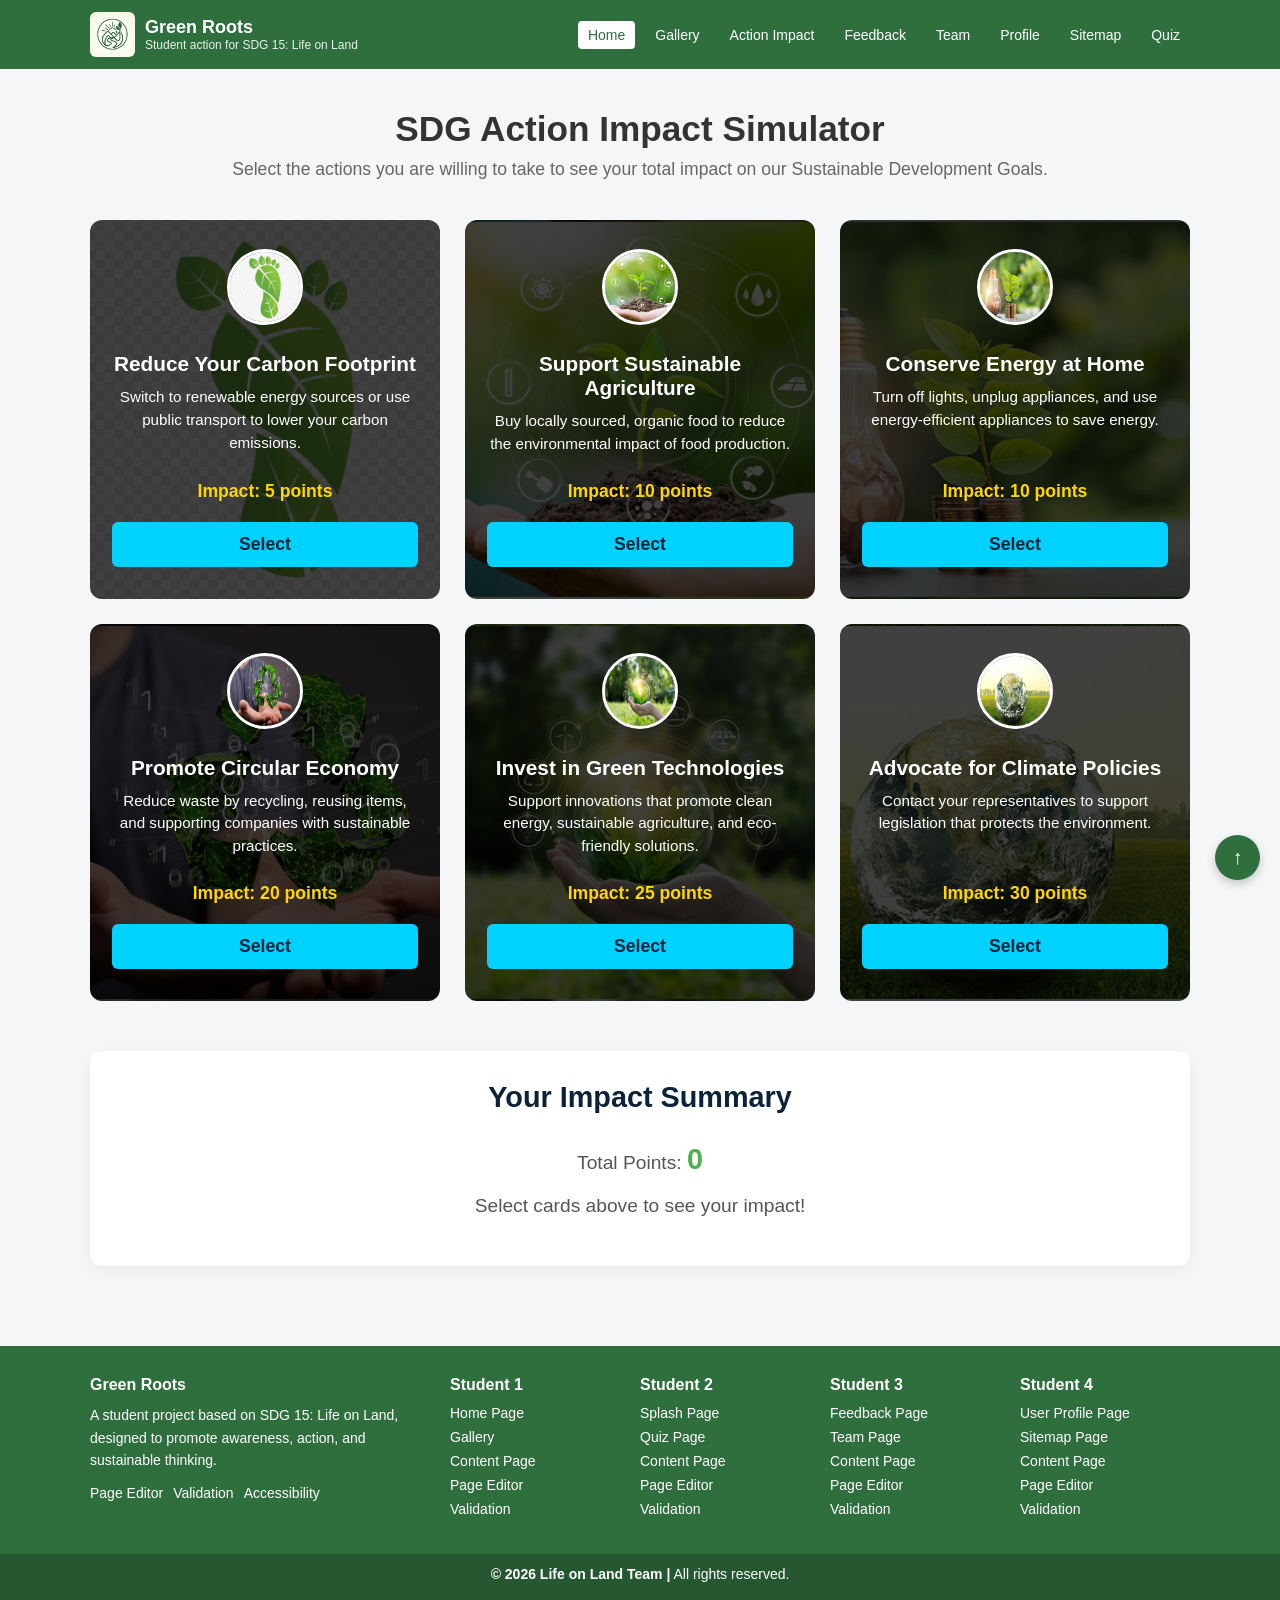
==== AIS.html @ 1d18f208 "Base Template" ====
<!DOCTYPE html>
<html lang="en">

<head>
    <meta charset="UTF-8">
    <title>SDG Action Impact Simulator</title>
    <link rel="icon" href="images/logo.png">

    <!-- Page-specific external CSS -->
    <link rel="stylesheet" href="css/global.css">
    <link rel="stylesheet" href="css/navbar.css">
    <link rel="stylesheet" href="css/footer.css">

    <style>
        body {
            font-family: Arial, sans-serif;
            margin: 0;
            padding: 0;
            background-color: #f4f6f8;
            transition: background 0.5s ease;
            background-size: cover;
            background-position: center;
        }

        main {
            padding: 40px 20px;
            max-width: 1100px;
            margin: 0 auto;
        }

        main h2 {
            color: #333;
            font-size: 2.2em;
            margin-bottom: 10px;
            text-align: center;
        }

        main>p {
            color: #666;
            margin-bottom: 40px;
            text-align: center;
            font-size: 1.1em;
        }

        .action-grid {
            display: grid;
            grid-template-columns: repeat(3, 1fr);
            gap: 25px;
        }

        .action-card {
            color: white;
            border-radius: 12px;
            padding: 30px 20px;
            text-align: center;
            display: flex;
            flex-direction: column;
            align-items: center;
            transition: 0.3s;
            border: 2px solid transparent;
            cursor: pointer;

            background-size: cover;
            background-position: center;

            background-blend-mode: darken;
            background-color: rgba(0, 0, 0, 0.75);
        }

        .card1 {
            background-image: url('images/carbon_foot.png');
        }

        .card2 {
            background-image: url('images/agriculture.png');
        }

        .card3 {
            background-image: url('images/energy.jpg');
        }

        .card4 {
            background-image: url('images/recycle.jpeg');
        }

        .card5 {
            background-image: url('images/green-tech.jpg');
        }

        .card6 {
            background-image: url('images/policy.jpg');
        }

        .action-card:hover {
            transform: translateY(-5px);
            box-shadow: 0 10px 20px rgba(0, 0, 0, 0.2);
        }

        .action-card:focus {
            outline: 3px solid #00d2ff;
        }

        .icon-container {
            background-color: #e0f0ff;
            width: 70px;
            height: 70px;
            border-radius: 50%;
            display: flex;
            justify-content: center;
            align-items: center;
            font-size: 35px;
            margin-bottom: 20px;
        }

        .action-card h3 {
            font-size: 1.3em;
            margin: 10px 0;
            color: #ffffff;
        }

        .action-card p {
            font-size: 0.95em;
            line-height: 1.5;
            color: #ffffff;
            font-weight: 500;
            margin-bottom: 25px;
            flex-grow: 1;
        }

        .impact-points {
            color: #ffd700;
            font-weight: bold;
            font-size: 1.1em;
            margin-bottom: 20px;
        }

        .select-btn {
            background-color: #00d2ff;
            color: #0b2239;
            border: none;
            width: 100%;
            padding: 12px;
            border-radius: 6px;
            font-weight: bold;
            font-size: 1.1em;
            pointer-events: auto;
        }

        .action-card.selected {
            transform: scale(1.03);
        }

        .action-card.low {
            border: 3px solid #ff4d4d;
            box-shadow: 0 0 10px #ff4d4d;
        }

        .action-card.medium {
            border: 3px solid #ffd633;
            box-shadow: 0 0 10px #ffd633;
        }

        .action-card.high {
            border: 3px solid #4CAF50;
            box-shadow: 0 0 10px #4CAF50;
        }


        .action-card.selected .select-btn {
            background-color: #4CAF50;
            color: white;
        }

        .feedback-summary {
            margin-top: 50px;
            padding: 30px;
            background-color: #fff;
            border-radius: 12px;
            text-align: center;
            box-shadow: 0 4px 15px rgba(0, 0, 0, 0.05);
        }

        .logo-con {
            width: 70px;
            height: 70px;
            border-radius: 50%;
            border: 3px solid #ffffff;
            background-color: #ffffff;
        }

        .feedback-summary h3 {
            margin-top: 0;
            font-size: 1.8em;
            color: #0b2239;
        }

        .feedback-summary p {
            font-size: 1.2em;
            color: #555;
        }

        #total-score {
            font-size: 1.5em;
            color: #4CAF50;
        }
    </style>
</head>

<body>

    <a class="back-to-top" href="#top" aria-label="Go to top">↑</a>

    <header class="site-header">
        <div class="container header-wrap">

            <a class="brand" href="home.html">
                <img src="images/logo.png" alt="Green Roots logo">
                <div class="brand-text">
                    <h1>Green Roots</h1>
                    <p>Student action for SDG 15: Life on Land</p>
                </div>
            </a>

            <nav class="main-nav" aria-label="Primary navigation">
                <ul>
                    <li><a href="home.html" class="active">Home</a></li>
                    <li><a href="gallery.html">Gallery</a></li>
                    <li><a href="ais.html">Action Impact</a></li>
                    <li><a href="feedback.html">Feedback</a></li>
                    <li><a href="team.html">Team</a></li>
                    <li><a href="profile.html">Profile</a></li>
                    <li><a href="sitemap.html">Sitemap</a></li>
                    <li><a href="quiz.html">Quiz</a></li>
                </ul>
            </nav>

        </div>
    </header>

    <main>

        <h2>SDG Action Impact Simulator</h2>
        <p>Select the actions you are willing to take to see your total impact on our Sustainable Development Goals.</p>

        <div class="action-grid">

            <div class="action-card card1" tabindex="0" onclick="toggleAction(this, 5)">
                <div class="icon-container">
                    <img src="images/carbon_foot.png" alt="Reduce carbon footprint" class="logo-con">
                </div>
                <h3>Reduce Your Carbon Footprint</h3>
                <p>Switch to renewable energy sources or use public transport to lower your carbon emissions.</p>
                <div class="impact-points">Impact: 5 points</div>
                <button class="select-btn">Select</button>
            </div>

            <div class="action-card card2" tabindex="0" onclick="toggleAction(this, 10)">
                <div class="icon-container">
                    <img src="images/agriculture.png" alt="Sustainable agriculture" class="logo-con">
                </div>
                <h3>Support Sustainable Agriculture</h3>
                <p>Buy locally sourced, organic food to reduce the environmental impact of food production.</p>
                <div class="impact-points">Impact: 10 points</div>
                <button class="select-btn">Select</button>
            </div>

            <div class="action-card card3" tabindex="0" onclick="toggleAction(this, 10)">
                <div class="icon-container">
                    <img src="images/energy.jpg" alt="Energy saving" class="logo-con">
                </div>
                <h3>Conserve Energy at Home</h3>
                <p>Turn off lights, unplug appliances, and use energy-efficient appliances to save energy.</p>
                <div class="impact-points">Impact: 10 points</div>
                <button class="select-btn">Select</button>
            </div>

            <div class="action-card card4" tabindex="0" onclick="toggleAction(this, 20)">
                <div class="icon-container">
                    <img src="images/recycle.jpeg" alt="Recycling" class="logo-con">
                </div>
                <h3>Promote Circular Economy</h3>
                <p>Reduce waste by recycling, reusing items, and supporting companies with sustainable practices.</p>
                <div class="impact-points">Impact: 20 points</div>
                <button class="select-btn">Select</button>
            </div>

            <div class="action-card card5" tabindex="0" onclick="toggleAction(this, 25)">
                <div class="icon-container">
                    <img src="images/green-tech.jpg" alt="Green technology" class="logo-con">
                </div>
                <h3>Invest in Green Technologies</h3>
                <p>Support innovations that promote clean energy, sustainable agriculture, and eco-friendly solutions.
                </p>
                <div class="impact-points">Impact: 25 points</div>
                <button class="select-btn">Select</button>
            </div>

            <div class="action-card card6" tabindex="0" onclick="toggleAction(this, 30)">
                <div class="icon-container">
                    <img src="images/policy.jpg" alt="Climate policy" class="logo-con">
                </div>
                <h3>Advocate for Climate Policies</h3>
                <p>Contact your representatives to support legislation that protects the environment.</p>
                <div class="impact-points">Impact: 30 points</div>
                <button class="select-btn">Select</button>
            </div>

        </div>

        <div class="feedback-summary">
            <h3>Your Impact Summary</h3>
            <p>Total Points: <strong id="total-score">0</strong></p>
            <p id="feedback-message">Select cards above to see your impact!</p>
        </div>




    </main>

    <footer class="site-footer">

        <div class="container footer-grid">

            <div class="footer-col">
                <h3>Green Roots</h3>
                <p>
                    A student project based on SDG 15: Life on Land, designed to promote awareness, action, and
                    sustainable thinking.
                </p>

                <div class="footer-links">
                    <a href="pageEditor_ST1.html" target="_blank">Page Editor</a>
                    <a href="validation_ST1.html">Validation</a>
                    <a href="https://www.w3.org/WAI/" target="_blank">Accessibility</a>
                </div>
            </div>

            <div class="footer-col">
                <h3>Student 1</h3>
                <ul>
                    <li><a href="home.html">Home Page</a></li>
                    <li><a href="gallery.html">Gallery</a></li>
                    <li><a href="content_ST1.html">Content Page</a></li>
                    <li><a href="pageEditor_ST1.html">Page Editor</a></li>
                    <li><a href="validation_ST1.html">Validation</a></li>
                </ul>
            </div>

            <div class="footer-col">
                <h3>Student 2</h3>
                <ul>
                    <li><a href="index.html">Splash Page</a></li>
                    <li><a href="quiz.html">Quiz Page</a></li>
                    <li><a href="content_ST2.html">Content Page</a></li>
                    <li><a href="pageEditor_ST2.html">Page Editor</a></li>
                    <li><a href="validation_ST2.html">Validation</a></li>
                </ul>
            </div>

            <div class="footer-col">
                <h3>Student 3</h3>
                <ul>
                    <li><a href="feedback.html">Feedback Page</a></li>
                    <li><a href="team.html">Team Page</a></li>
                    <li><a href="content_ST3.html">Content Page</a></li>
                    <li><a href="pageEditor_ST3.html">Page Editor</a></li>
                    <li><a href="validation_ST3.html">Validation</a></li>
                </ul>
            </div>

            <div class="footer-col">
                <h3>Student 4</h3>
                <ul>
                    <li><a href="profile.html">User Profile Page</a></li>
                    <li><a href="sitemap.html">Sitemap Page</a></li>
                    <li><a href="content_ST4.html">Content Page</a></li>
                    <li><a href="pageEditor_ST4.html">Page Editor</a></li>
                    <li><a href="validation_ST4.html">Validation</a></li>
                </ul>
            </div>

        </div>

        <div class="footer-bottom">
            <p><strong>&copy; 2026 Life on Land Team |</strong> All rights reserved.</p>
        </div>

    </footer>

    <script>
        let totalScore = 0;

        function toggleAction(cardElement, points) {

            cardElement.classList.toggle('selected');
            const btn = cardElement.querySelector('.select-btn');

            if (cardElement.classList.contains('selected')) {

                totalScore += points;
                btn.textContent = "Selected";

            } else {
                totalScore -= points;
                btn.textContent = "Select";
            }

            updateFeedback();
        }

        function updateFeedback() {

            const scoreDisplay = document.getElementById('total-score');
            const messageDisplay = document.getElementById('feedback-message');

            scoreDisplay.textContent = totalScore;

            const allCards = document.querySelectorAll('.action-card');
            allCards.forEach(card => {
                card.classList.remove('low', 'medium', 'high');
            });

            const selectedCards = document.querySelectorAll('.action-card.selected');

            let level = "";

            if (totalScore === 0) {

                messageDisplay.textContent = "Select cards above to see your impact!";
                document.body.style.backgroundColor = "#f4f6f8";
                return;
            }
            else if (totalScore <= 30) {

                messageDisplay.textContent = "Low Impact";
                document.body.style.backgroundColor = "#F28B82";
                level = "low";
            }
            else if (totalScore <= 70) {
                messageDisplay.textContent = "Medium Impact";
                document.body.style.backgroundColor = "#FFF3B0";
                level = "medium";
            }
            else {
                messageDisplay.textContent = "High Impact";
                document.body.style.backgroundColor = "#6FCF97";
                level = "high";
            }

            selectedCards.forEach(card => {
                card.classList.add(level);
            });
        }
    </script>
</body>

</html>
---- css/global.css ----
body {
  margin: 0;
  font-family: Arial, sans-serif;
  background-color: #f4f7f2;
  color: #222;
}

main {
  padding: 20px;
  margin: 0 300px 0 300px;
}

h1,
h2,
h3,
p {
  margin-top: 0;
}

img {
  max-width: 100%;
  display: block;
}

a {
  text-decoration: none;
}

.skip-link {
  position: absolute;
  top: -40px;
  left: 10px;
  background-color: #2f6f3e;
  color: white;
  padding: 8px 12px;
  border-radius: 4px;
  z-index: 1000;
  font-size: 14px;
}

.skip-link:focus {
  top: 10px;
}

.back-to-top {
  position: fixed;
  bottom: 20px;
  right: 20px;
  background-color: #2f6f3e;
  color: white;
  width: 45px;
  height: 45px;
  border-radius: 50%;
  text-align: center;
  line-height: 45px;
  font-size: 20px;
  text-decoration: none;
  box-shadow: 0 4px 10px rgba(0, 0, 0, 0.2);
  z-index: 999;
}

.back-to-top:hover {
  background-color: #255730;
}

.visually-hidden {
  position: absolute;
  left: -9999px;
}
---- css/navbar.css ----
.site-header {
  background-color: #2f6f3e;
  color: white;
}

.header-wrap {
  max-width: 1100px;
  margin: auto;
  padding: 12px 15px;

  display: flex;
  justify-content: space-between;
  align-items: center;
  flex-wrap: wrap;
}

.brand {
  display: flex;
  align-items: center;
  gap: 10px;
  color: white;
}

.brand img {
  width: 45px;
  height: 45px;
  object-fit: cover;
  border-radius: 6px;
}

.brand-text h1 {
  margin: 0;
  font-size: 18px;
}

.brand-text p {
  margin: 0;
  font-size: 12px;
  opacity: 0.9;
}

.main-nav ul {
  list-style: none;
  display: flex;
  gap: 10px;
  margin: 0;
  padding: 0;
}

.main-nav a {
  color: white;
  padding: 6px 10px;
  font-size: 14px;
  border-radius: 4px;
}

.main-nav a.active {
  background-color: white;
  color: #2f6f3e;
}

.main-nav a:hover {
  background-color: rgba(255, 255, 255, 0.2);
}

@media (max-width: 768px) {
  .header-wrap {
    flex-direction: column;
    align-items: flex-start;
  }

  .main-nav ul {
    flex-wrap: wrap;
    margin-top: 10px;
  }
}
---- css/footer.css ----
.site-footer {
  background-color: #2f6f3e;
  color: white;
  margin-top: 40px;
}

.footer-grid {
  max-width: 1100px;
  margin: auto;
  padding: 30px 15px;

  display: grid;
  grid-template-columns: 2fr 1fr 1fr 1fr 1fr;
  gap: 20px;
}

.footer-col h3 {
  margin-bottom: 10px;
  font-size: 16px;
}

.footer-col p {
  font-size: 14px;
  line-height: 1.6;
}

.footer-col ul {
  list-style: none;
  padding: 0;
  margin: 0;
}

.footer-col li {
  margin-bottom: 6px;
}

.footer-col a {
  color: white;
  font-size: 14px;
}

.footer-col a:hover {
  text-decoration: underline;
}

.footer-links {
  margin-top: 10px;
  display: flex;
  flex-wrap: wrap;
  gap: 10px;
}

.footer-bottom {
  text-align: center;
  padding: 12px;
  background-color: #255730;
  font-size: 14px;
}

@media (max-width: 900px) {
  .footer-grid {
    grid-template-columns: repeat(2, 1fr);
  }
}

@media (max-width: 500px) {
  .footer-grid {
    grid-template-columns: 1fr;
  }
}
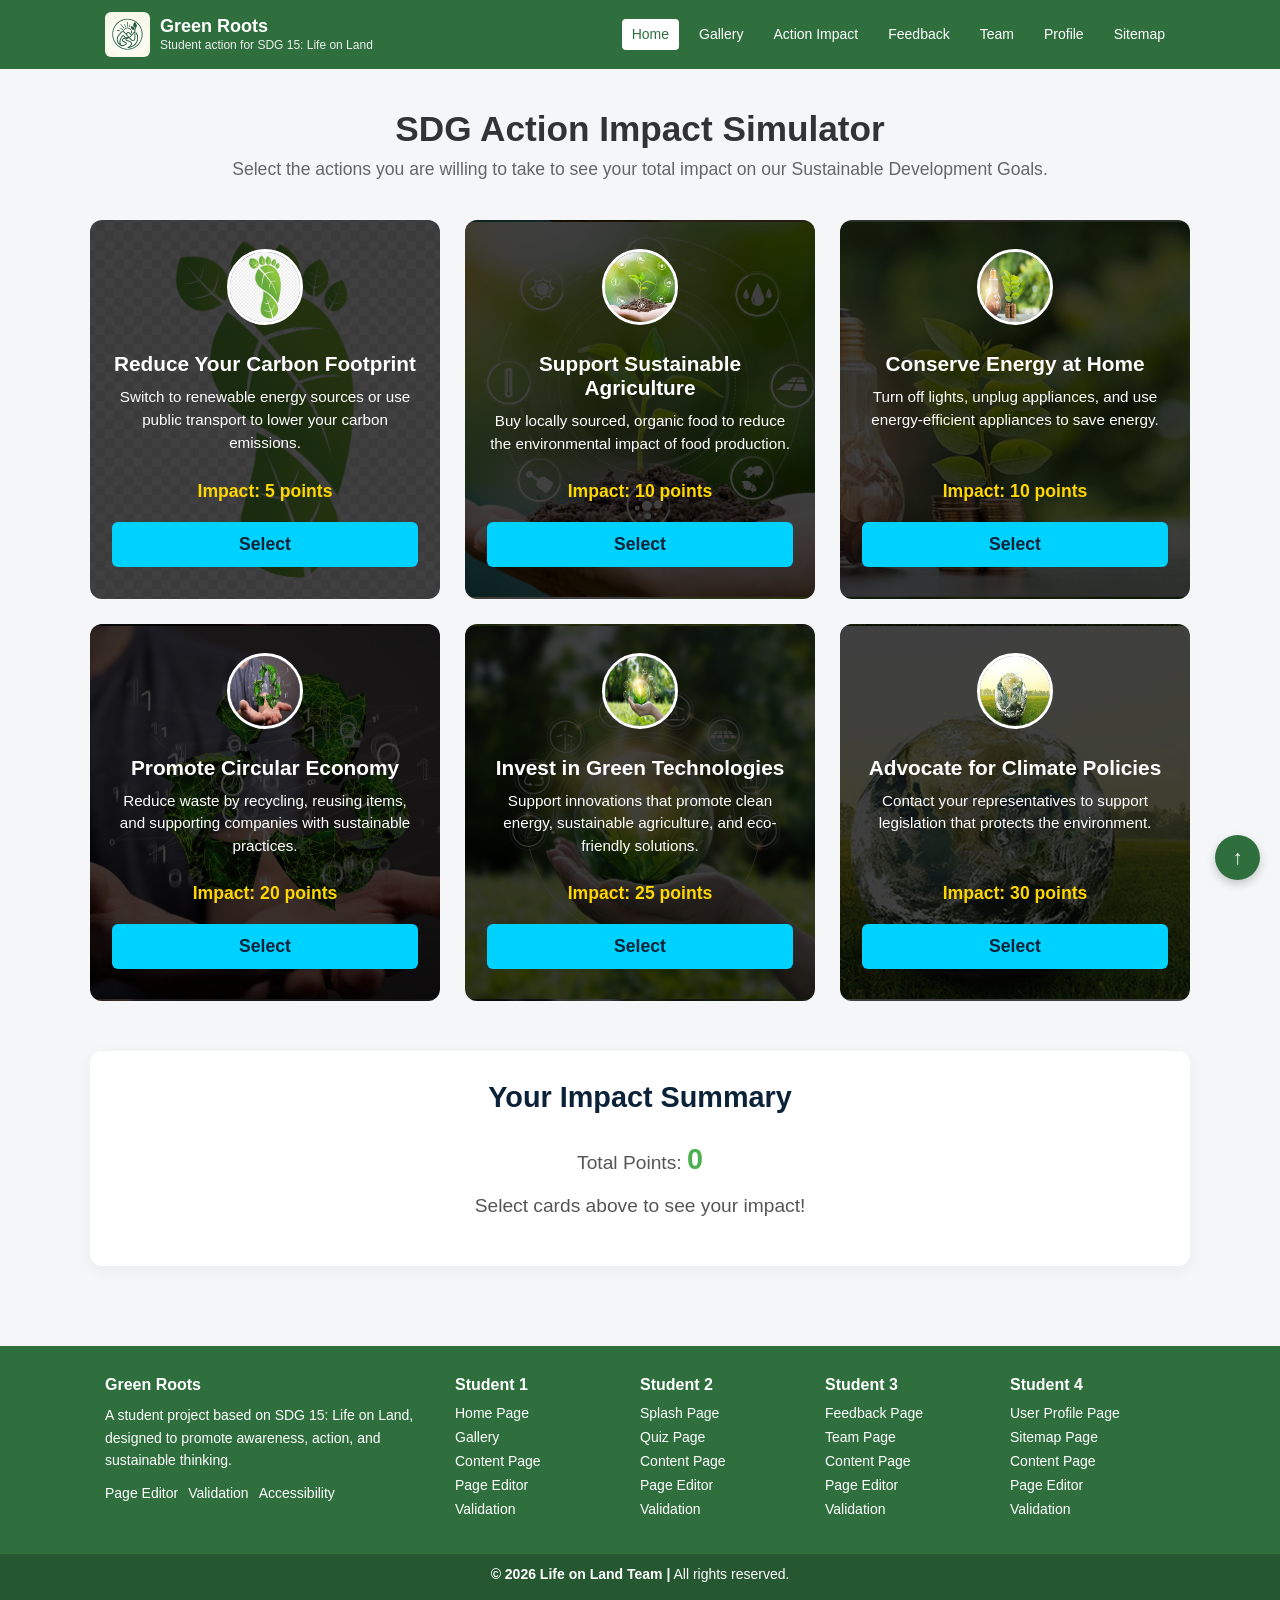
==== commit 170676e5: "Responsive check with content page and home page for mobile and footer and header edit" ====
--- a/AIS.html
+++ b/AIS.html
@@ -11,12 +11,15 @@
     <link rel="stylesheet" href="css/navbar.css">
     <link rel="stylesheet" href="css/footer.css">
 
+    <!-- Embedded CSS -->
     <style>
+        /* Page background styling */
         body {
             font-family: Arial, sans-serif;
             margin: 0;
             padding: 0;
             background-color: #f4f6f8;
+            /* FIXED (matches your design) */
             transition: background 0.5s ease;
             background-size: cover;
             background-position: center;
@@ -42,12 +45,14 @@
             font-size: 1.1em;
         }
 
+        /* Grid layout for action cards */
         .action-grid {
             display: grid;
             grid-template-columns: repeat(3, 1fr);
             gap: 25px;
         }
 
+        /* Action card design */
         .action-card {
             color: white;
             border-radius: 12px;
@@ -91,6 +96,7 @@
             background-image: url('images/policy.jpg');
         }
 
+        /* Hover effect for cards */
         .action-card:hover {
             transform: translateY(-5px);
             box-shadow: 0 10px 20px rgba(0, 0, 0, 0.2);
@@ -146,20 +152,24 @@
             pointer-events: auto;
         }
 
+        /* Selected card styling */
         .action-card.selected {
             transform: scale(1.03);
         }
 
+        /* LOW impact */
         .action-card.low {
             border: 3px solid #ff4d4d;
             box-shadow: 0 0 10px #ff4d4d;
         }
 
+        /* MEDIUM impact */
         .action-card.medium {
             border: 3px solid #ffd633;
             box-shadow: 0 0 10px #ffd633;
         }
 
+        /* HIGH impact */
         .action-card.high {
             border: 3px solid #4CAF50;
             box-shadow: 0 0 10px #4CAF50;
@@ -208,6 +218,7 @@
 
 <body>
 
+    <!-- Header -->
     <a class="back-to-top" href="#top" aria-label="Go to top">↑</a>
 
     <header class="site-header">
@@ -230,13 +241,13 @@
                     <li><a href="team.html">Team</a></li>
                     <li><a href="profile.html">Profile</a></li>
                     <li><a href="sitemap.html">Sitemap</a></li>
-                    <li><a href="quiz.html">Quiz</a></li>
                 </ul>
             </nav>
 
         </div>
     </header>
 
+    <!-- Main Content -->
     <main>
 
         <h2>SDG Action Impact Simulator</h2>
@@ -318,6 +329,7 @@
 
     </main>
 
+    <!-- Footer -->
     <footer class="site-footer">
 
         <div class="container footer-grid">
@@ -351,7 +363,7 @@
                 <h3>Student 2</h3>
                 <ul>
                     <li><a href="index.html">Splash Page</a></li>
-                    <li><a href="quiz.html">Quiz Page</a></li>
+                    <li><a href="ais.html">Quiz Page</a></li>
                     <li><a href="content_ST2.html">Content Page</a></li>
                     <li><a href="pageEditor_ST2.html">Page Editor</a></li>
                     <li><a href="validation_ST2.html">Validation</a></li>
@@ -388,8 +400,14 @@
 
     </footer>
 
+    <!-- JavaScript -->
     <script>
         let totalScore = 0;
+
+        // Impact Levels:
+        // 0–30 = Low Impact
+        // 31–70 = Medium Impact
+        // 71–100 = High Impact
 
         function toggleAction(cardElement, points) {
 
--- a/css/global.css
+++ b/css/global.css
@@ -5,9 +5,16 @@
   color: #222;
 }
 
+.container {
+  max-width: 1100px;
+  width: 100%;
+  margin: 0 auto;
+  padding: 0 15px;
+  box-sizing: border-box;
+}
+
 main {
-  padding: 20px;
-  margin: 0 300px 0 300px;
+  padding: 20px 0;
 }
 
 h1,
@@ -67,3 +74,32 @@
   position: absolute;
   left: -9999px;
 }
+
+@media (max-width: 768px) {
+  .container {
+    padding: 0 12px;
+  }
+
+  main {
+    padding: 15px 0;
+  }
+
+  .back-to-top {
+    width: 40px;
+    height: 40px;
+    line-height: 40px;
+    font-size: 18px;
+    bottom: 15px;
+    right: 15px;
+  }
+}
+
+@media (max-width: 480px) {
+  .container {
+    padding: 0 10px;
+  }
+
+  main {
+    padding: 12px 0;
+  }
+}
--- a/css/navbar.css
+++ b/css/navbar.css
@@ -7,10 +7,10 @@
   max-width: 1100px;
   margin: auto;
   padding: 12px 15px;
-
   display: flex;
   justify-content: space-between;
   align-items: center;
+  gap: 15px;
   flex-wrap: wrap;
 }
 
@@ -19,6 +19,8 @@
   align-items: center;
   gap: 10px;
   color: white;
+  text-decoration: none;
+  flex-shrink: 0;
 }
 
 .brand img {
@@ -37,21 +39,31 @@
   margin: 0;
   font-size: 12px;
   opacity: 0.9;
+  line-height: 1.4;
+}
+
+.main-nav {
+  flex: 1;
 }
 
 .main-nav ul {
   list-style: none;
   display: flex;
+  justify-content: flex-end;
+  flex-wrap: wrap;
   gap: 10px;
   margin: 0;
   padding: 0;
 }
 
 .main-nav a {
+  display: inline-block;
   color: white;
   padding: 6px 10px;
   font-size: 14px;
   border-radius: 4px;
+  text-decoration: none;
+  line-height: 1.4;
 }
 
 .main-nav a.active {
@@ -63,14 +75,70 @@
   background-color: rgba(255, 255, 255, 0.2);
 }
 
+@media (max-width: 992px) {
+  .header-wrap {
+    align-items: flex-start;
+  }
+
+  .main-nav {
+    width: 100%;
+  }
+
+  .main-nav ul {
+    justify-content: flex-start;
+  }
+}
+
 @media (max-width: 768px) {
   .header-wrap {
     flex-direction: column;
     align-items: flex-start;
   }
 
+  .brand {
+    width: 100%;
+  }
+
+  .main-nav {
+    width: 100%;
+  }
+
   .main-nav ul {
-    flex-wrap: wrap;
+    justify-content: flex-start;
+    gap: 8px;
     margin-top: 10px;
   }
+
+  .main-nav a {
+    font-size: 13px;
+    padding: 6px 9px;
+  }
 }
+
+@media (max-width: 480px) {
+  .header-wrap {
+    padding: 10px 12px;
+  }
+
+  .brand img {
+    width: 40px;
+    height: 40px;
+  }
+
+  .brand-text h1 {
+    font-size: 16px;
+  }
+
+  .brand-text p {
+    font-size: 11px;
+  }
+
+  .main-nav ul {
+    gap: 6px;
+  }
+
+  .main-nav a {
+    font-size: 12px;
+    padding: 5px 8px;
+  }
+}
